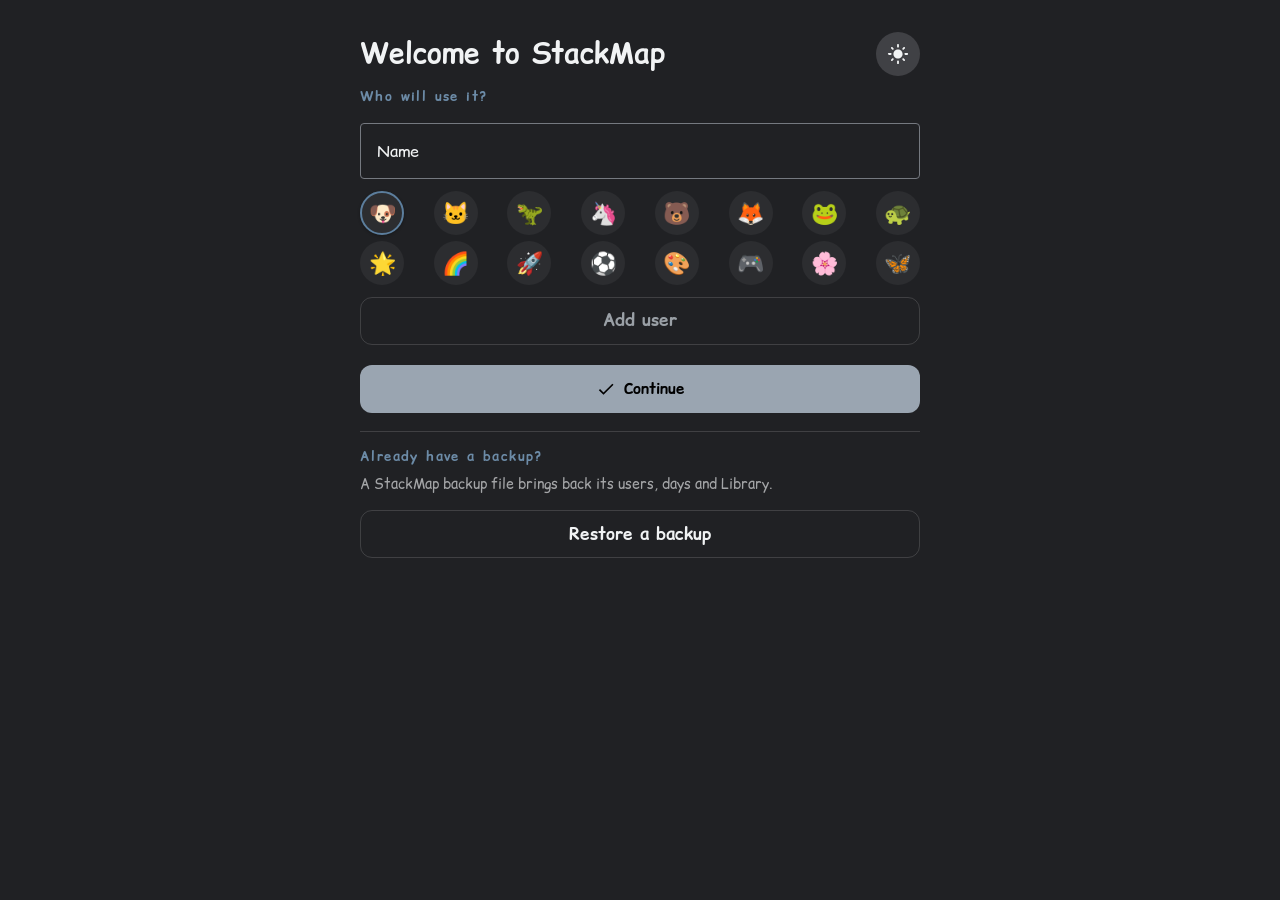
==== index.html @ 82b8c59a "Build 053db52" ====
<!doctype html>
<html lang="en">
  <head>
    <meta charset="utf-8" />
    <meta name="viewport" content="width=device-width, initial-scale=1, viewport-fit=cover, user-scalable=no" />
    <meta name="robots" content="noindex" />
    <meta name="theme-color" content="#2C7A7B" />
    <meta name="apple-mobile-web-app-capable" content="yes" />
    <meta name="mobile-web-app-capable" content="yes" />
    <meta name="apple-mobile-web-app-title" content="StackMap" />
    <meta name="apple-mobile-web-app-status-bar-style" content="default" />
    <link rel="manifest" href="./manifest.webmanifest" />
    <link rel="apple-touch-icon" href="./apple-touch-icon.png" />
    <link rel="icon" href="./icon-192.png" />
    <title>StackMap</title>
    <script type="module" crossorigin src="./assets/main-CmUEB2fS.js"></script>
    <link rel="modulepreload" crossorigin href="./assets/modulepreload-polyfill-P2Xu9kJm.js">
    <link rel="modulepreload" crossorigin href="./assets/jsxRuntime.module-C8ztXyex.js">
    <link rel="modulepreload" crossorigin href="./assets/log-Bo952F29.js">
    <link rel="stylesheet" crossorigin href="./assets/main-CEkk36I1.css">
  </head>
  <body>
    <div id="app"></div>
  </body>
</html>
---- assets/main-CEkk36I1.css ----
@font-face{font-family:StackMap Comic;src:url(../fonts/comic-relief-regular.woff2)format("woff2");font-weight:400;font-display:swap}@font-face{font-family:StackMap Comic;src:url(../fonts/comic-relief-bold.woff2)format("woff2");font-weight:500 900;font-display:swap}@font-face{font-family:StackMap Round;src:url(../fonts/baloo-two.woff2)format("woff2");font-weight:400 800;font-display:swap}@font-face{font-family:StackMap Clear;src:url(../fonts/andika-regular.woff2)format("woff2");font-weight:400;font-display:swap}@font-face{font-family:StackMap Clear;src:url(../fonts/andika-bold.woff2)format("woff2");font-weight:500 900;font-display:swap}@font-face{font-family:StackMap Easy;src:url(../fonts/lexend-regular.woff2)format("woff2");font-weight:400;font-display:swap}@font-face{font-family:StackMap Easy;src:url(../fonts/lexend-bold.woff2)format("woff2");font-weight:500 900;font-display:swap}
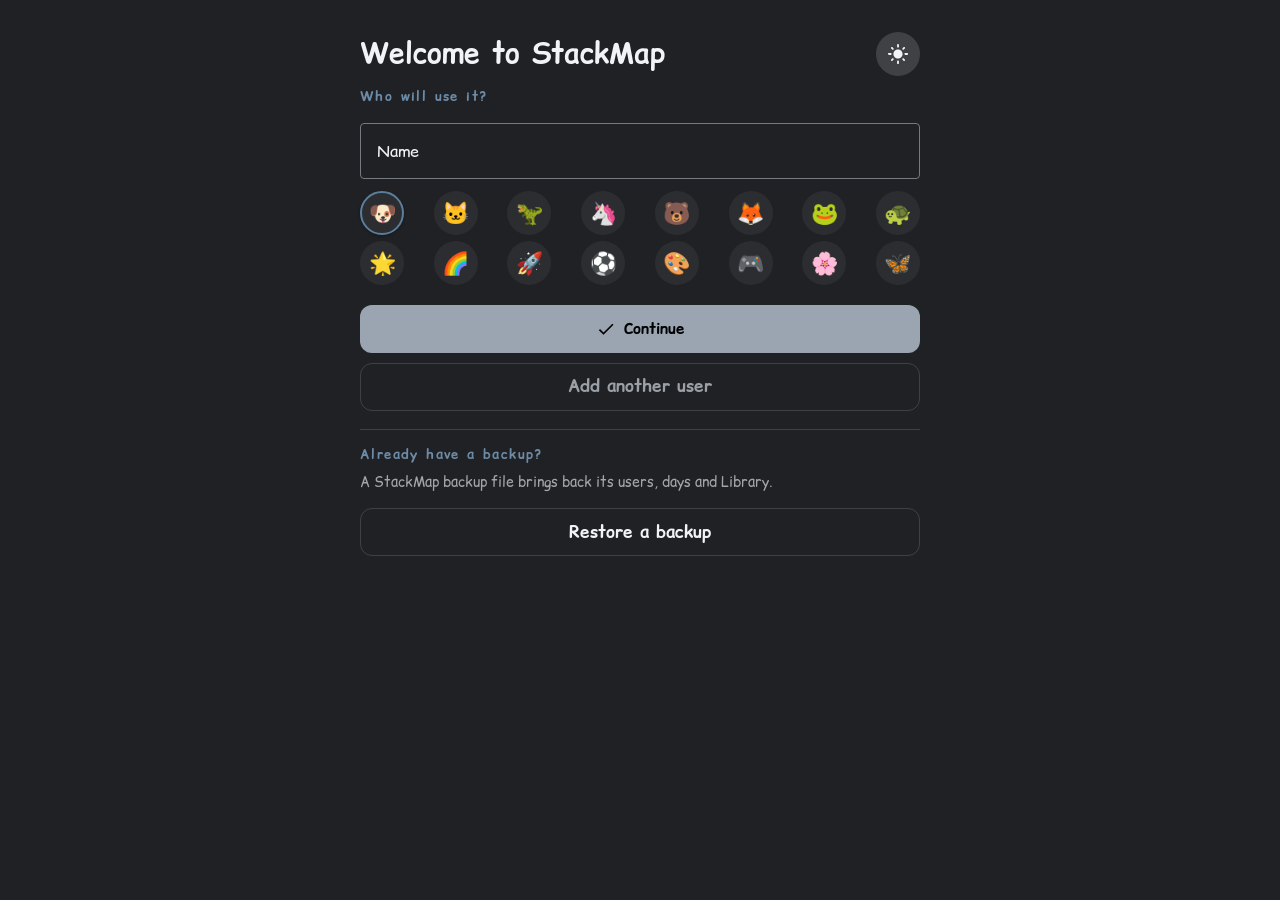
==== commit 83c8dddb: "Build cc488c1" ====
--- a/index.html
+++ b/index.html
@@ -13,9 +13,9 @@
     <link rel="apple-touch-icon" href="./apple-touch-icon.png" />
     <link rel="icon" href="./icon-192.png" />
     <title>StackMap</title>
-    <script type="module" crossorigin src="./assets/main-CmUEB2fS.js"></script>
+    <script type="module" crossorigin src="./assets/main-Bhuvy4QL.js"></script>
     <link rel="modulepreload" crossorigin href="./assets/modulepreload-polyfill-P2Xu9kJm.js">
-    <link rel="modulepreload" crossorigin href="./assets/jsxRuntime.module-C8ztXyex.js">
+    <link rel="modulepreload" crossorigin href="./assets/jsxRuntime.module-Br4JOkuA.js">
     <link rel="modulepreload" crossorigin href="./assets/log-Bo952F29.js">
     <link rel="stylesheet" crossorigin href="./assets/main-CEkk36I1.css">
   </head>
